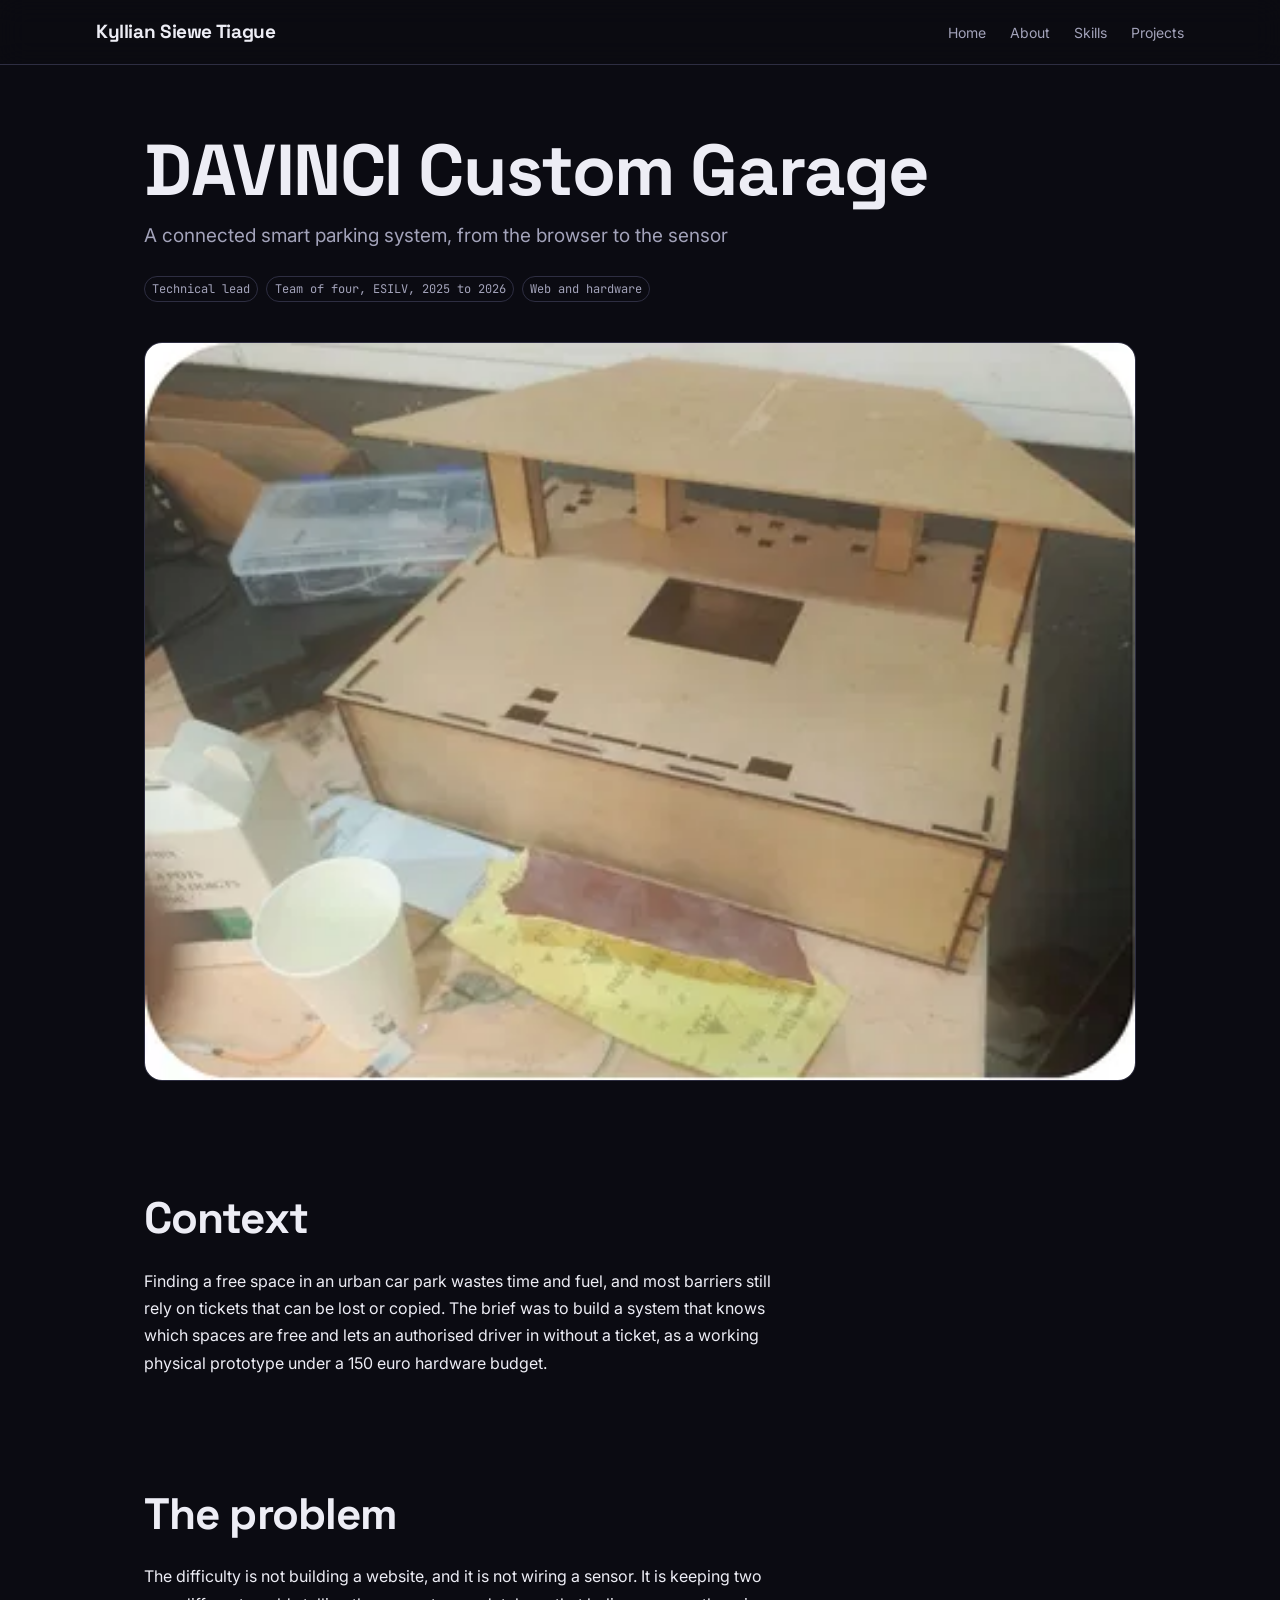
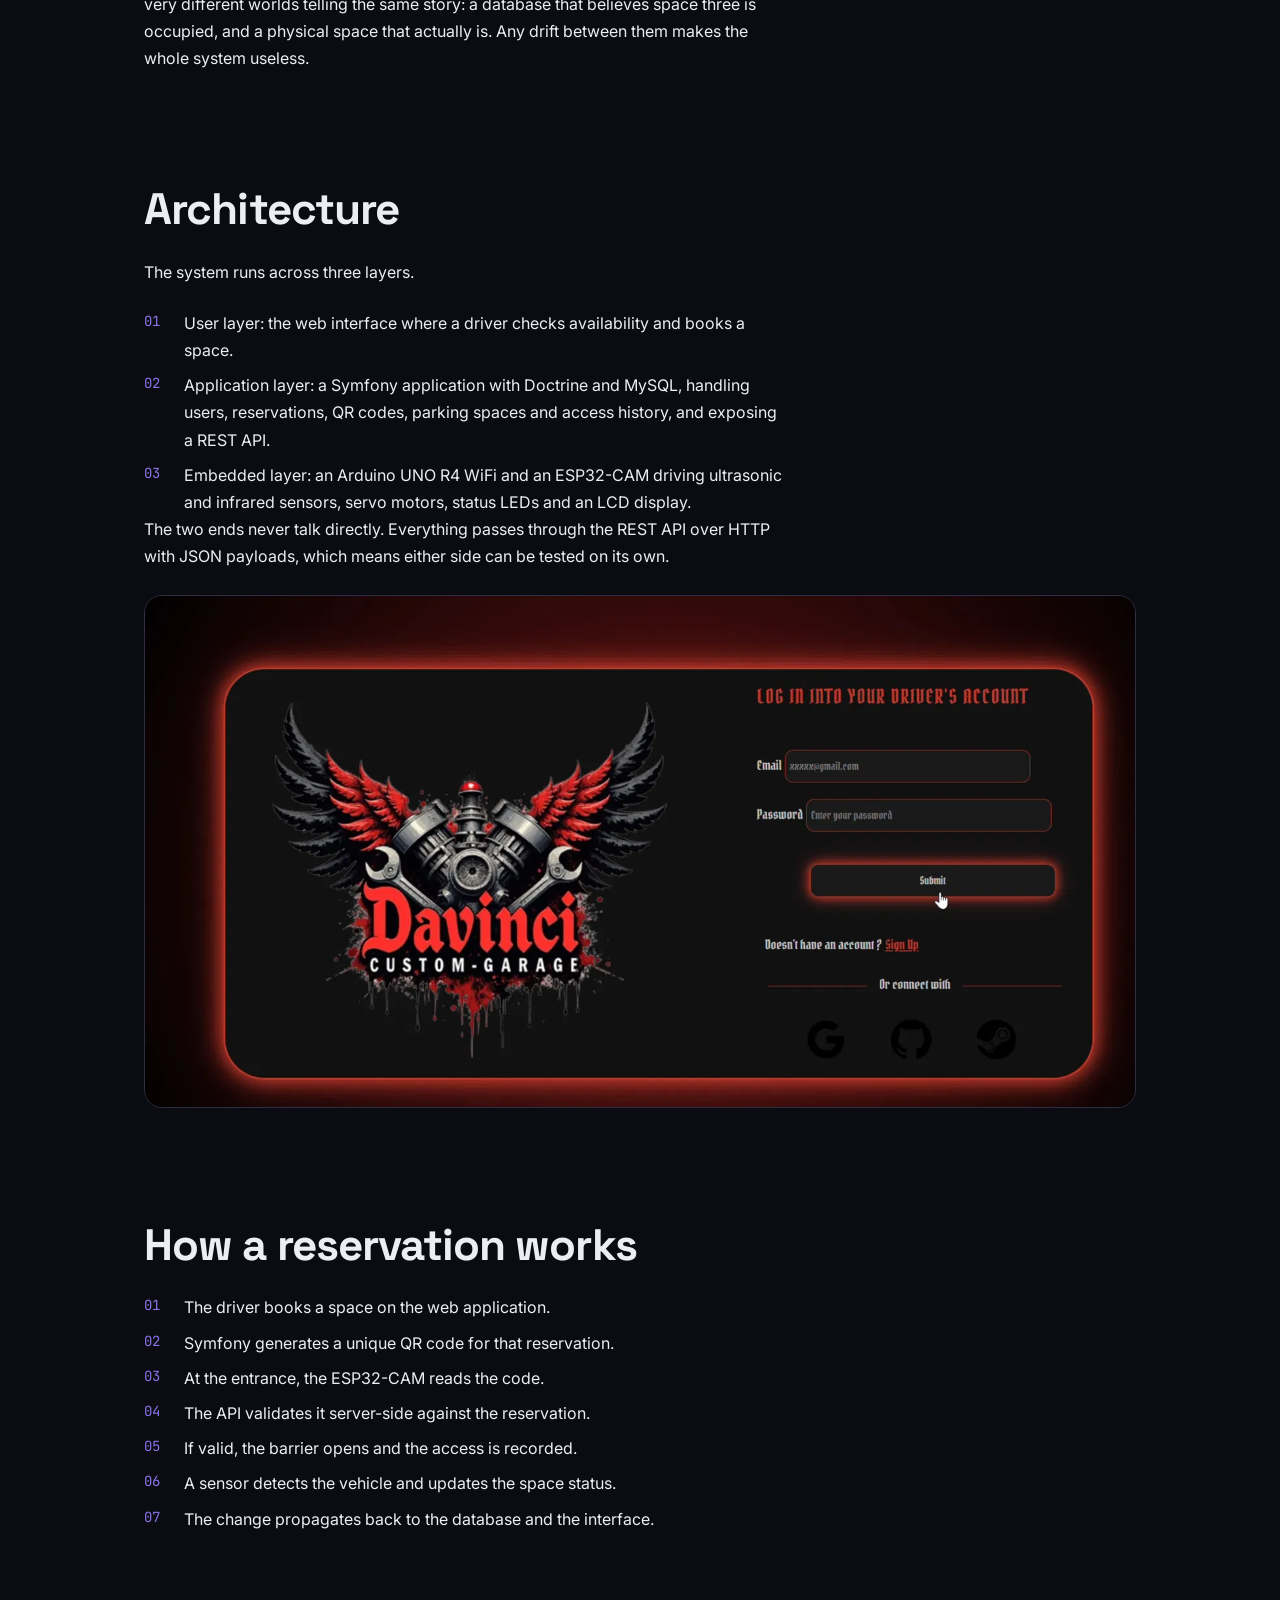
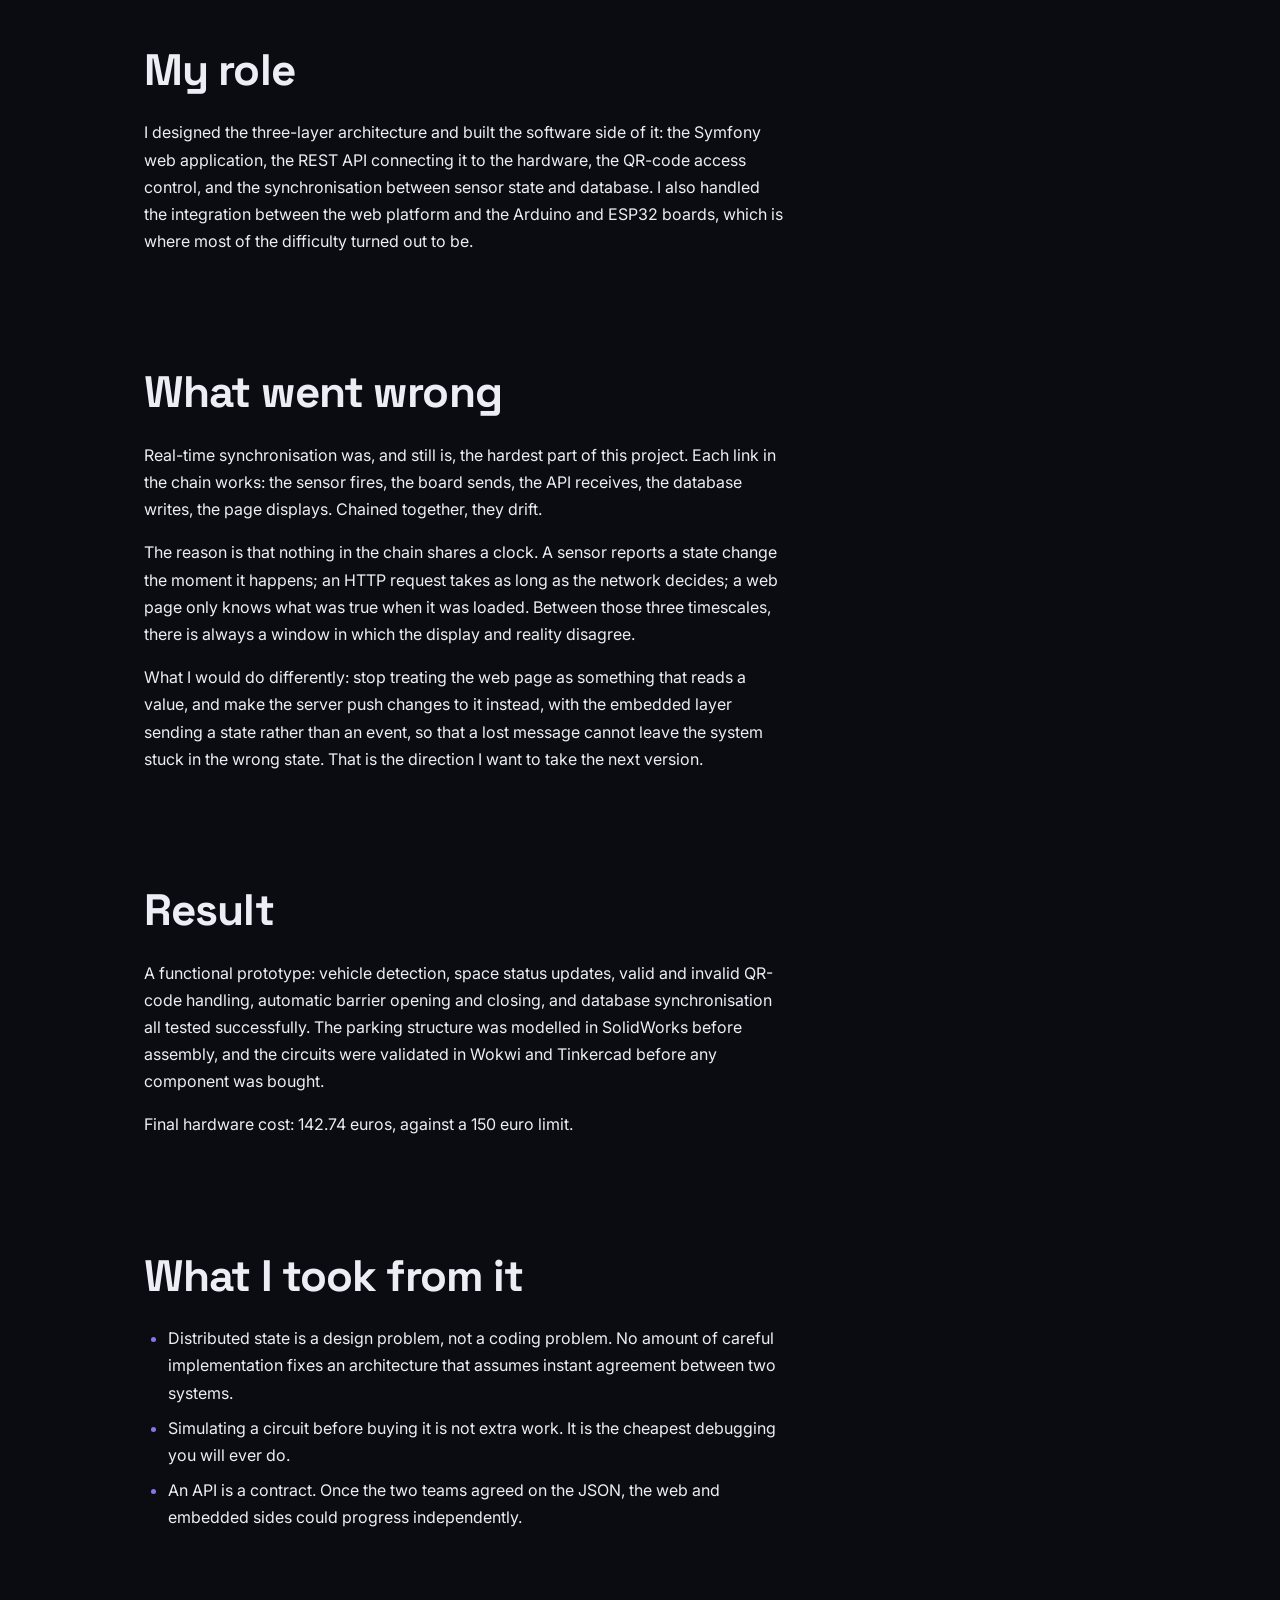
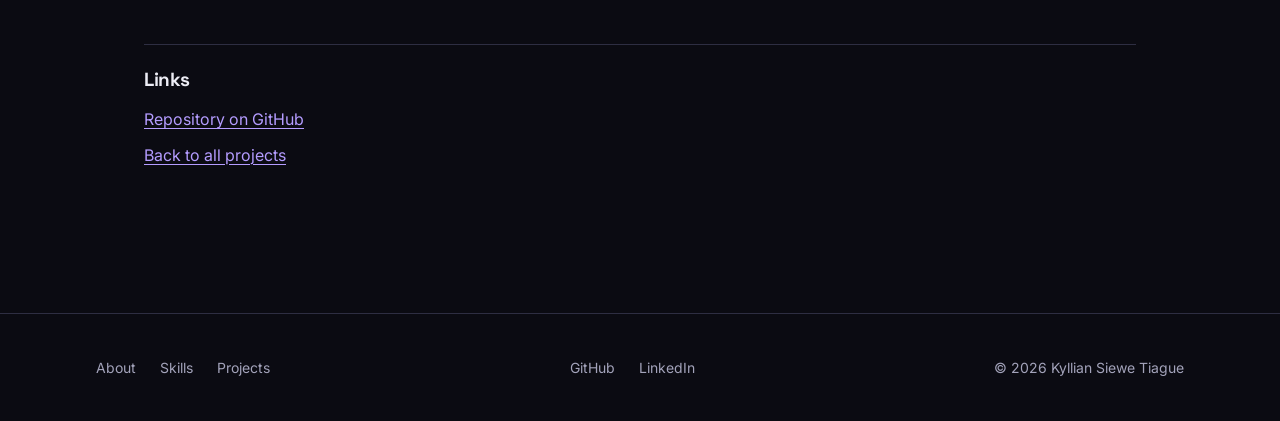
==== projects/davinci-custom-garage.html @ 2faf0e8d "first commit - main features" ====
<!DOCTYPE html>
<html lang="en">

<head>
    <meta charset="utf-8">
    <meta name="viewport" content="width=device-width, initial-scale=1">

    <title>DAVINCI Custom Garage — Kyllian Siewe Tiague</title>
    <meta name="description"
        content="A connected smart parking system combining Symfony, a REST API, Arduino and ESP32.">

    <link rel="canonical" href="https://example.netlify.app/projects/davinci-custom-garage.html">
    <link rel="icon" href="../favicon.ico" sizes="32x32">
    <link rel="icon" href="../favicon.svg" type="image/svg+xml">
    <link rel="apple-touch-icon" href="../apple-touch-icon.png">

    <link rel="preconnect" href="https://fonts.googleapis.com">
    <link rel="preconnect" href="https://fonts.gstatic.com" crossorigin>
    <link
        href="https://fonts.googleapis.com/css2?family=Space+Grotesk:wght@400;500;700&family=Inter:wght@400;500;700&family=JetBrains+Mono:wght@400;500&display=swap"
        rel="stylesheet">

    <link rel="stylesheet" href="../assets/css/tokens.css">
    <link rel="stylesheet" href="../assets/css/base.css">
    <link rel="stylesheet" href="../assets/css/layout.css">
    <link rel="stylesheet" href="../assets/css/components.css">
</head>

<body>

    <a class="skip-link" href="#main-content">Skip to main content</a>

    <header class="site-header">
        <a class="site-header__brand" href="../index.html">Kyllian Siewe Tiague</a>

        <nav class="site-nav" aria-label="Main navigation">
            <ul class="site-nav__list">
                <li><a class="site-nav__link" href="../index.html">Home</a></li>
                <li><a class="site-nav__link" href="../about.html">About</a></li>
                <li><a class="site-nav__link" href="../skills.html">Skills</a></li>
                <li><a class="site-nav__link" href="../projects.html">Projects</a></li>
            </ul>
        </nav>
    </header>

    <main id="main-content">

        <article class="project">

            <header class="project__header">
                <h1 class="project__title">DAVINCI Custom Garage</h1>
                <p class="project__tagline">A connected smart parking system, from the browser to the sensor</p>
                <ul class="project__meta">
                    <li>Technical lead</li>
                    <li>Team of four, ESILV, 2025 to 2026</li>
                    <li>Web and hardware</li>
                </ul>
            </header>

            <img class="project__cover" src="../assets/images/projects/davinci-prototype.jpg"
                alt="Physical scale model of the smart parking prototype, built in laser-cut wood">

            <section aria-labelledby="dav-context">
                <h2 id="dav-context">Context</h2>
                <p>
                    Finding a free space in an urban car park wastes time and fuel,
                    and most barriers still rely on tickets that can be lost or
                    copied. The brief was to build a system that knows which spaces
                    are free and lets an authorised driver in without a ticket, as a
                    working physical prototype under a 150 euro hardware budget.
                </p>
            </section>

            <section aria-labelledby="dav-problem">
                <h2 id="dav-problem">The problem</h2>
                <p>
                    The difficulty is not building a website, and it is not wiring a
                    sensor. It is keeping two very different worlds telling the same
                    story: a database that believes space three is occupied, and a
                    physical space that actually is. Any drift between them makes the
                    whole system useless.
                </p>
            </section>

            <section aria-labelledby="dav-architecture">
                <h2 id="dav-architecture">Architecture</h2>
                <p>The system runs across three layers.</p>
                <ol class="step-list">
                    <li>
                        User layer: the web interface where a driver checks
                        availability and books a space.
                    </li>
                    <li>
                        Application layer: a Symfony application with Doctrine and
                        MySQL, handling users, reservations, QR codes, parking spaces
                        and access history, and exposing a REST API.
                    </li>
                    <li>
                        Embedded layer: an Arduino UNO R4 WiFi and an ESP32-CAM
                        driving ultrasonic and infrared sensors, servo motors, status
                        LEDs and an LCD display.
                    </li>
                </ol>
                <p>
                    The two ends never talk directly. Everything passes through the
                    REST API over HTTP with JSON payloads, which means either side
                    can be tested on its own.
                </p>
                <img class="project__figure" src="../assets/images/projects/davinci-login-page.jpg"
                    alt="The prototype wiring: ultrasonic sensors, jumper wires and the Arduino board on a cardboard base">
            </section>

            <section aria-labelledby="dav-flow">
                <h2 id="dav-flow">How a reservation works</h2>
                <ol class="step-list">
                    <li>The driver books a space on the web application.</li>
                    <li>Symfony generates a unique QR code for that reservation.</li>
                    <li>At the entrance, the ESP32-CAM reads the code.</li>
                    <li>The API validates it server-side against the reservation.</li>
                    <li>If valid, the barrier opens and the access is recorded.</li>
                    <li>A sensor detects the vehicle and updates the space status.</li>
                    <li>The change propagates back to the database and the interface.</li>
                </ol>
            </section>

            <section aria-labelledby="dav-role">
                <h2 id="dav-role">My role</h2>
                <p>
                    I designed the three-layer architecture and built the software
                    side of it: the Symfony web application, the REST API connecting
                    it to the hardware, the QR-code access control, and the
                    synchronisation between sensor state and database. I also handled
                    the integration between the web platform and the Arduino and
                    ESP32 boards, which is where most of the difficulty turned out to
                    be.
                </p>
            </section>

            <section aria-labelledby="dav-challenge">
                <h2 id="dav-challenge">What went wrong</h2>
                <p>
                    Real-time synchronisation was, and still is, the hardest part of
                    this project. Each link in the chain works: the sensor fires, the
                    board sends, the API receives, the database writes, the page
                    displays. Chained together, they drift.
                </p>
                <p>
                    The reason is that nothing in the chain shares a clock. A sensor
                    reports a state change the moment it happens; an HTTP request
                    takes as long as the network decides; a web page only knows what
                    was true when it was loaded. Between those three timescales,
                    there is always a window in which the display and reality
                    disagree.
                </p>
                <p>
                    What I would do differently: stop treating the web page as
                    something that reads a value, and make the server push changes to
                    it instead, with the embedded layer sending a state rather than
                    an event, so that a lost message cannot leave the system stuck in
                    the wrong state. That is the direction I want to take the next
                    version.
                </p>
            </section>

            <section aria-labelledby="dav-result">
                <h2 id="dav-result">Result</h2>
                <p>
                    A functional prototype: vehicle detection, space status updates,
                    valid and invalid QR-code handling, automatic barrier opening and
                    closing, and database synchronisation all tested successfully.
                    The parking structure was modelled in SolidWorks before assembly,
                    and the circuits were validated in Wokwi and Tinkercad before any
                    component was bought.
                </p>
                <p>Final hardware cost: 142.74 euros, against a 150 euro limit.</p>
            </section>

            <section aria-labelledby="dav-learned">
                <h2 id="dav-learned">What I took from it</h2>
                <ul>
                    <li>
                        Distributed state is a design problem, not a coding problem.
                        No amount of careful implementation fixes an architecture
                        that assumes instant agreement between two systems.
                    </li>
                    <li>
                        Simulating a circuit before buying it is not extra work. It
                        is the cheapest debugging you will ever do.
                    </li>
                    <li>
                        An API is a contract. Once the two teams agreed on the JSON,
                        the web and embedded sides could progress independently.
                    </li>
                </ul>
            </section>

            <footer class="project__footer">
                <h2>Links</h2>
                <ul class="project__links">
                    <li><a href="https://github.com/mIsHkA-exe" rel="noopener">Repository on GitHub</a></li>
                    <li><a href="../projects.html">Back to all projects</a></li>
                </ul>
            </footer>

        </article>

    </main>

    <footer class="site-footer">
        <nav aria-label="Footer navigation">
            <ul class="site-footer__links">
                <li><a href="../about.html">About</a></li>
                <li><a href="../skills.html">Skills</a></li>
                <li><a href="../projects.html">Projects</a></li>
            </ul>
        </nav>

        <ul class="site-footer__social">
            <li><a href="https://github.com/mIsHkA-exe" rel="noopener">GitHub</a></li>
            <li><a href="https://www.linkedin.com/in/kyllian-siewe-tiague" rel="noopener">LinkedIn</a></li>
        </ul>

        <p><small>&copy; 2026 Kyllian Siewe Tiague</small></p>
    </footer>

</body>

</html>
---- assets/css/tokens.css ----
/* ==========================================================================
   TOKENS
   Le vocabulaire du site. Aucune règle de mise en forme ici, uniquement
   des valeurs nommées. Tout le reste du CSS y fait référence.
   ========================================================================== */

:root {

    /* ----------------------------------------------------------------------
       COULEURS
       Contrastes vérifiés : tous les couples texte / fond dépassent 7:1.
       ---------------------------------------------------------------------- */

    --color-bg:             #0B0B12;
    --color-surface:        #14141F;
    --color-surface-raised: #1D1D2B;
    --color-border:         #2E2E42;
    --color-border-strong:  #45455E;

    --color-text:           #EDEDF5;
    --color-text-muted:     #A3A3BA;

    --color-accent:         #B49CFF;
    --color-accent-dim:     #8B72E8;
    --color-highlight:      #F0B274;

    /* Halo du hero : violet très dilué, invisible en aplat, perceptible en dégradé */
    --color-glow:           rgba(139, 114, 232, 0.18);


    /* ----------------------------------------------------------------------
       TYPOGRAPHIE
       ---------------------------------------------------------------------- */

    --font-display: "Space Grotesk", system-ui, sans-serif;
    --font-body:    "Inter", system-ui, -apple-system, sans-serif;
    --font-mono:    "JetBrains Mono", ui-monospace, "Courier New", monospace;

    /* Échelle fluide. Chaque taille s'adapte entre un plancher et un plafond. */
    --text-xs:   0.75rem;
    --text-sm:   0.875rem;
    --text-base: 1rem;
    --text-lg:   clamp(1.0625rem, 1rem + 0.3vw,  1.1875rem);
    --text-xl:   clamp(1.25rem,   1.15rem + 0.5vw, 1.5rem);
    --text-2xl:  clamp(1.5rem,    1.3rem + 1vw,    2rem);
    --text-3xl:  clamp(1.875rem,  1.5rem + 1.8vw,  2.75rem);
    --text-4xl:  clamp(2.5rem,    1.8rem + 3.5vw,  4.5rem);

    --leading-tight:   1.15;
    --leading-snug:    1.35;
    --leading-normal:  1.7;

    --tracking-tight:  -0.02em;
    --tracking-wide:    0.08em;

    --weight-normal:   400;
    --weight-medium:   500;
    --weight-bold:     700;


    /* ----------------------------------------------------------------------
       ESPACEMENTS
       Échelle non linéaire : les petits écarts se distinguent mieux que
       les grands, donc les incréments s'élargissent en montant.
       ---------------------------------------------------------------------- */

    --space-3xs: 0.25rem;
    --space-2xs: 0.5rem;
    --space-xs:  0.75rem;
    --space-sm:  1rem;
    --space-md:  1.5rem;
    --space-lg:  2.5rem;
    --space-xl:  4rem;
    --space-2xl: 6rem;
    --space-3xl: 9rem;

    /* Rythme vertical entre deux sections, adapté à la largeur d'écran */
    --section-gap: clamp(4rem, 3rem + 5vw, 8rem);


    /* ----------------------------------------------------------------------
       MISE EN PAGE
       ---------------------------------------------------------------------- */

    --width-content: 68rem;  /* largeur maximale des sections */
    --width-prose:   40rem;  /* largeur de lecture confortable, ~75 caractères */
    --gutter:        clamp(1.25rem, 4vw, 3rem);


    /* ----------------------------------------------------------------------
       BORDURES ET RAYONS
       ---------------------------------------------------------------------- */

    --radius-sm:   4px;
    --radius-md:   10px;
    --radius-lg:   18px;
    --radius-full: 999px;

    --border-thin: 1px solid var(--color-border);


    /* ----------------------------------------------------------------------
       TRANSITIONS
       ---------------------------------------------------------------------- */

    --ease:        cubic-bezier(0.25, 0.46, 0.45, 0.94);
    --duration:    220ms;
    --transition:  var(--duration) var(--ease);
}
---- assets/css/base.css ----
/* ==========================================================================
   BASE
   Reset et styles par défaut des éléments natifs.
   Aucune classe ici : uniquement des sélecteurs de type.
   ========================================================================== */

/* --------------------------------------------------------------------------
   1. RESET
   -------------------------------------------------------------------------- */

*,
*::before,
*::after {
    box-sizing: border-box;
}

/* Les navigateurs appliquent des marges par défaut incohérentes entre eux.
   On repart de zéro et on décide nous-mêmes du rythme vertical. */
body,
h1, h2, h3, h4,
p,
figure,
blockquote,
ul, ol,
dl, dd {
    margin: 0;
}

ul[class],
ol[class] {
    padding: 0;
    list-style: none;
}


/* --------------------------------------------------------------------------
   2. DOCUMENT
   -------------------------------------------------------------------------- */

html {
    /* Décale l'ancre sous le header fixe au lieu de la coller au bord */
    scroll-padding-top: var(--space-2xl);
    -webkit-text-size-adjust: 100%;
}

/* Le défilement doux est une préférence, pas une obligation : on ne
   l'applique qu'aux personnes qui ne demandent pas de mouvement réduit. */
@media (prefers-reduced-motion: no-preference) {
    html {
        scroll-behavior: smooth;
    }
}

body {
    min-height: 100vh;
    background-color: var(--color-bg);
    color: var(--color-text);

    font-family: var(--font-body);
    font-size: var(--text-base);
    line-height: var(--leading-normal);
    font-weight: var(--weight-normal);

    -webkit-font-smoothing: antialiased;
    text-rendering: optimizeLegibility;
}


/* --------------------------------------------------------------------------
   3. ÉLÉMENTS MASQUÉS
   Le style navigateur par défaut est [hidden] { display: none }, mais sa
   spécificité est plus faible que celle d'une classe. Une carte en
   display: flex resterait donc visible malgré son attribut hidden.
   -------------------------------------------------------------------------- */

[hidden] {
    display: none !important;
}


/* --------------------------------------------------------------------------
   4. TITRES
   -------------------------------------------------------------------------- */

h1, h2, h3, h4 {
    font-family: var(--font-display);
    font-weight: var(--weight-bold);
    line-height: var(--leading-tight);
    letter-spacing: var(--tracking-tight);

    /* Empêche un mot isolé de tomber seul sur la dernière ligne */
    text-wrap: balance;
}

h1 { font-size: var(--text-4xl); }
h2 { font-size: var(--text-3xl); }
h3 { font-size: var(--text-xl);  }
h4 { font-size: var(--text-lg);  }


/* --------------------------------------------------------------------------
   4. TEXTE
   -------------------------------------------------------------------------- */

p {
    /* Évite les lignes orphelines en fin de paragraphe */
    text-wrap: pretty;
}

/* Limite la largeur de lecture uniquement pour les paragraphes directement
   dans une section : au-delà de ~75 caractères, l'œil perd sa ligne. */
main section > p {
    max-width: var(--width-prose);
}

strong {
    font-weight: var(--weight-medium);
    color: var(--color-text);
}

small {
    font-size: var(--text-sm);
    color: var(--color-text-muted);
}

code,
kbd,
samp,
pre {
    font-family: var(--font-mono);
    font-size: 0.9em;
}


/* --------------------------------------------------------------------------
   5. LIENS
   -------------------------------------------------------------------------- */

a {
    color: var(--color-accent);
    text-decoration-thickness: 1px;
    text-underline-offset: 0.2em;
    transition: color var(--transition);
}

a:hover {
    color: var(--color-highlight);
}


/* --------------------------------------------------------------------------
   6. FOCUS
   Jamais supprimé. C'est le seul repère d'un utilisateur au clavier.
   :focus-visible ne l'affiche qu'au clavier, pas au clic souris.
   -------------------------------------------------------------------------- */

:focus-visible {
    outline: 2px solid var(--color-highlight);
    outline-offset: 3px;
    border-radius: var(--radius-sm);
}

:focus:not(:focus-visible) {
    outline: none;
}


/* --------------------------------------------------------------------------
   7. MÉDIAS
   -------------------------------------------------------------------------- */

img,
picture,
video,
svg {
    display: block;      /* supprime l'espace fantôme sous les images inline */
    max-width: 100%;
    height: auto;
}


/* --------------------------------------------------------------------------
   9. LISTES SANS CLASSE
   -------------------------------------------------------------------------- */

main ul:not([class]),
main ol:not([class]) {
    max-width: var(--width-prose);
    padding-left: var(--space-md);
}

main li + li {
    margin-top: var(--space-2xs);
}

main li::marker {
    color: var(--color-accent-dim);
}


/* --------------------------------------------------------------------------
   10. FORMULAIRES
   Les champs n'héritent pas de la police du document par défaut.
   -------------------------------------------------------------------------- */

input,
textarea,
select,
button {
    font: inherit;
    color: inherit;
}

button {
    cursor: pointer;
}


/* --------------------------------------------------------------------------
   11. SÉLECTION
   -------------------------------------------------------------------------- */

::selection {
    background-color: var(--color-accent-dim);
    color: var(--color-text);
}


/* --------------------------------------------------------------------------
   12. MOUVEMENT RÉDUIT
   Respecte le réglage système. Les animations ne sont pas supprimées mais
   ramenées à une durée imperceptible, ce qui évite de casser les scripts
   qui attendent la fin d'une transition.
   -------------------------------------------------------------------------- */

@media (prefers-reduced-motion: reduce) {
    *,
    *::before,
    *::after {
        animation-duration: 0.01ms !important;
        animation-iteration-count: 1 !important;
        transition-duration: 0.01ms !important;
        scroll-behavior: auto !important;
    }
}
---- assets/css/layout.css ----
/* ==========================================================================
   LAYOUT
   Où les blocs se placent : position, dimensions, flux.
   Aucune couleur, aucune bordure décorative.
   ========================================================================== */

/* --------------------------------------------------------------------------
   1. HEADER

   Le padding calculé remplace un conteneur intermédiaire :
   max(gouttière, moitié de l'espace restant) donne la gouttière minimale
   sur petit écran, et centre le contenu au-delà de la largeur maximale.
   -------------------------------------------------------------------------- */

.site-header {
    position: sticky;
    top: 0;
    z-index: 100;

    display: flex;
    flex-wrap: wrap;
    align-items: center;
    justify-content: space-between;
    gap: var(--space-sm) var(--space-lg);

    padding-block: var(--space-sm);
    padding-inline: max(
        var(--gutter),
        (100% - var(--width-content)) / 2
    );
}

.site-nav__list {
    display: flex;
    flex-wrap: wrap;
    align-items: center;
    gap: var(--space-xs) var(--space-md);
}


/* --------------------------------------------------------------------------
   2. CONTENEUR PRINCIPAL
   -------------------------------------------------------------------------- */

main {
    max-width: var(--width-content);
    margin-inline: auto;
    padding-inline: var(--gutter);
    padding-block: var(--space-xl) var(--space-3xl);
}

/* Rythme vertical entre les blocs de premier niveau */
main > section + section,
.project > section {
    margin-top: var(--section-gap);
}

main > section > h1,
main > section > h2,
.project > section > h2 {
    margin-bottom: var(--space-md);
}

main p + p {
    margin-top: var(--space-sm);
}


/* --------------------------------------------------------------------------
   3. HERO
   -------------------------------------------------------------------------- */

.hero {
    display: flex;
    flex-direction: column;
    justify-content: center;
    min-height: 62vh;
    padding-block: var(--space-lg);
}

.hero__title {
    margin-bottom: var(--space-2xs);
}

.hero__lead {
    max-width: var(--width-prose);
    margin-top: var(--space-md);
}

.hero__actions {
    display: flex;
    flex-wrap: wrap;
    gap: var(--space-sm);
    margin-top: var(--space-lg);
}


/* --------------------------------------------------------------------------
   4. GRILLES

   repeat(auto-fit, minmax(N, 1fr)) : le navigateur place autant de colonnes
   que la largeur le permet, sans media query. Le titre traverse la grille.
   -------------------------------------------------------------------------- */

.feature-grid,
.card-grid {
    display: grid;
    gap: var(--space-md);
    align-items: start;
}

.feature-grid {
    grid-template-columns: repeat(auto-fit, minmax(15rem, 1fr));
}

.card-grid {
    grid-template-columns: repeat(auto-fit, minmax(19rem, 1fr));
}

.feature-grid > h2,
.card-grid > h2,
.feature-grid > .section-more,
.card-grid > .section-more {
    grid-column: 1 / -1;
    margin: 0;
}

.feature-grid > .section-more,
.card-grid > .section-more {
    margin-top: var(--space-2xs);
}


/* --------------------------------------------------------------------------
   5. CARTES
   Hauteur pleine dans la cellule, badges poussés en bas par margin-top: auto.
   -------------------------------------------------------------------------- */

.card {
    display: flex;
    flex-direction: column;
    height: 100%;
}

.card__title {
    margin-top: var(--space-sm);
}

.card__role {
    margin-top: var(--space-3xs);
}

.card > p:not(.card__role) {
    margin-top: var(--space-2xs);
}

.card .tag-list {
    margin-top: auto;
    padding-top: var(--space-md);
}


/* --------------------------------------------------------------------------
   6. LISTES DE BADGES
   -------------------------------------------------------------------------- */

.tag-list,
.project__meta {
    display: flex;
    flex-wrap: wrap;
    gap: var(--space-3xs) var(--space-2xs);
}

.tag-list li,
.project__meta li {
    margin: 0;
}


/* --------------------------------------------------------------------------
   7. BLOCS DE CONTENU
   -------------------------------------------------------------------------- */

.feature__title,
.entry__title,
.skill-group__title,
.subsection__title {
    margin-bottom: var(--space-2xs);
}

.entry + .entry,
.skill-group + .skill-group,
.subsection + .subsection {
    margin-top: var(--space-md);
}

.step-list {
    max-width: var(--width-prose);
    margin-top: var(--space-md);
    padding-left: var(--space-md);
}

.step-list li + li {
    margin-top: var(--space-2xs);
}


/* --------------------------------------------------------------------------
   8. FILTRES
   -------------------------------------------------------------------------- */

.filter-bar__list {
    display: flex;
    flex-wrap: wrap;
    gap: var(--space-2xs);
}

.filter-bar__list li {
    margin: 0;
}


/* --------------------------------------------------------------------------
   9. PAGES PROJET
   -------------------------------------------------------------------------- */

.project__header {
    margin-bottom: var(--space-lg);
}

.project__tagline {
    max-width: var(--width-prose);
    margin-top: var(--space-2xs);
}

.project__meta {
    margin-top: var(--space-md);
}

.project__cover,
.project__figure {
    width: 100%;
    margin-block: var(--space-md);
}

.project__footer {
    margin-top: var(--section-gap);
    padding-top: var(--space-md);
}

.project__footer h2 {
    margin-bottom: var(--space-sm);
}

.project__links li + li {
    margin-top: var(--space-2xs);
}


/* --------------------------------------------------------------------------
   10. FOOTER
   -------------------------------------------------------------------------- */

.site-footer {
    display: flex;
    flex-direction: column;
    gap: var(--space-md);

    padding-block: var(--space-lg);
    padding-inline: max(
        var(--gutter),
        (100% - var(--width-content)) / 2
    );
}

.site-footer__links,
.site-footer__social {
    display: flex;
    flex-wrap: wrap;
    gap: var(--space-xs) var(--space-md);
}

.site-footer__links li,
.site-footer__social li {
    margin: 0;
}

.site-footer p {
    margin: 0;
}


/* --------------------------------------------------------------------------
   11. ADAPTATIONS PAR LARGEUR
   Mobile-first : ces règles ajoutent, elles n'annulent rien.
   -------------------------------------------------------------------------- */

@media (min-width: 48rem) {

    .hero {
        min-height: 72vh;
    }

    .site-footer {
        flex-direction: row;
        flex-wrap: wrap;
        align-items: center;
        justify-content: space-between;
    }
}

@media (max-width: 26rem) {

    .site-header {
        justify-content: flex-start;
    }

    .site-nav__list {
        gap: var(--space-2xs) var(--space-sm);
    }
}
---- assets/css/components.css ----
/* ==========================================================================
   COMPONENTS
   L'apparence des éléments réutilisables : couleurs, bordures, états.
   Le placement est déjà traité dans layout.css.
   ========================================================================== */

/* --------------------------------------------------------------------------
   1. UTILITAIRES
   -------------------------------------------------------------------------- */

/* Masque visuellement sans retirer du flux d'accessibilité.
   Un lecteur d'écran lit toujours l'élément, le clip le rend invisible.
   display: none le supprimerait aussi pour les technologies d'assistance. */
.visually-hidden {
    position: absolute;
    width: 1px;
    height: 1px;
    margin: -1px;
    padding: 0;
    overflow: hidden;
    clip-path: inset(50%);
    white-space: nowrap;
    border: 0;
}

/* Lien d'évitement : déplacé hors écran, ramené au focus.
   Jamais display: none, qui le sortirait de l'ordre de tabulation. */
.skip-link {
    position: absolute;
    top: var(--space-sm);
    left: var(--space-sm);
    z-index: 999;

    padding: var(--space-2xs) var(--space-sm);
    background-color: var(--color-highlight);
    color: var(--color-bg);
    border-radius: var(--radius-sm);

    font-family: var(--font-display);
    font-weight: var(--weight-medium);
    text-decoration: none;

    transform: translateY(-200%);
    transition: transform var(--transition);
}

.skip-link:focus {
    transform: translateY(0);
    color: var(--color-bg);
}


/* --------------------------------------------------------------------------
   2. HEADER

   backdrop-filter floute ce qui passe dessous. Le fond semi-transparent
   reste indispensable : sans lui, les navigateurs sans backdrop-filter
   afficheraient un header transparent et illisible.
   -------------------------------------------------------------------------- */

.site-header {
    background-color: rgba(11, 11, 18, 0.82);
    border-bottom: var(--border-thin);
    backdrop-filter: blur(14px);
    -webkit-backdrop-filter: blur(14px);
}

.site-header__brand {
    font-family: var(--font-display);
    font-size: var(--text-lg);
    font-weight: var(--weight-bold);
    letter-spacing: var(--tracking-tight);
    color: var(--color-text);
    text-decoration: none;
    white-space: nowrap;
}

.site-header__brand:hover {
    color: var(--color-accent);
}

.site-nav__link {
    font-size: var(--text-sm);
    color: var(--color-text-muted);
    text-decoration: none;
    white-space: nowrap;
}

.site-nav__link:hover {
    color: var(--color-text);
}

/* La page courante est signalée par l'attribut, pas par une classe :
   le style et l'information d'accessibilité restent cohérents. */
.site-nav__link[aria-current="page"] {
    color: var(--color-accent);
    font-weight: var(--weight-medium);
}


/* --------------------------------------------------------------------------
   3. HERO
   -------------------------------------------------------------------------- */

.hero {
    position: relative;
    isolation: isolate;
}

/* Halo violet très dilué. pointer-events: none pour qu'il n'intercepte
   aucun clic, z-index négatif pour rester derrière le texte. */
.hero::before {
    content: "";
    position: absolute;
    top: -20%;
    left: -10%;
    z-index: -1;

    width: min(46rem, 90vw);
    aspect-ratio: 1;

    background: radial-gradient(
        circle at center,
        var(--color-glow) 0%,
        transparent 68%
    );

    pointer-events: none;
}

.hero__subtitle {
    font-family: var(--font-mono);
    font-size: var(--text-sm);
    letter-spacing: var(--tracking-wide);
    text-transform: uppercase;
    color: var(--color-highlight);
}

.hero__lead {
    font-size: var(--text-lg);
    color: var(--color-text-muted);
}


/* --------------------------------------------------------------------------
   4. BOUTONS

   Ce sont des liens <a> stylés en boutons. Un lien navigue, un bouton agit :
   le rôle sémantique ne change pas avec l'apparence.
   -------------------------------------------------------------------------- */

.btn {
    display: inline-block;
    padding: var(--space-xs) var(--space-md);
    border-radius: var(--radius-full);
    border: 1px solid transparent;

    font-family: var(--font-display);
    font-size: var(--text-sm);
    font-weight: var(--weight-medium);
    text-decoration: none;
    white-space: nowrap;

    transition: background-color var(--transition),
                border-color var(--transition),
                color var(--transition);
}

/* Action principale : celle que le visiteur devrait cliquer */
.btn--primary {
    background-color: var(--color-highlight);
    color: var(--color-bg);
}

.btn--primary:hover {
    background-color: var(--color-text);
    color: var(--color-bg);
}

/* Action secondaire : disponible, mais visuellement en retrait */
.btn--secondary {
    background-color: transparent;
    border-color: var(--color-border-strong);
    color: var(--color-text);
}

.btn--secondary:hover {
    border-color: var(--color-accent);
    color: var(--color-accent);
}


/* --------------------------------------------------------------------------
   5. BANDEAU DE STATUT
   -------------------------------------------------------------------------- */

.status-bar {
    padding: var(--space-md);
    background-color: var(--color-surface);
    border-left: 3px solid var(--color-highlight);
    border-radius: 0 var(--radius-md) var(--radius-md) 0;
}

.status-bar p {
    max-width: var(--width-prose);
    margin: 0;
    color: var(--color-text);
}


/* --------------------------------------------------------------------------
   6. BLOCS « FEATURE »
   -------------------------------------------------------------------------- */

.feature {
    padding-top: var(--space-sm);
    border-top: 2px solid var(--color-border-strong);
}

.feature__title {
    font-size: var(--text-lg);
}

.feature p,
.feature li {
    color: var(--color-text-muted);
    font-size: var(--text-sm);
}


/* --------------------------------------------------------------------------
   7. CARTES

   Sur fond sombre, une ombre portée ne se voit pas. La profondeur se crée
   par une surface plus claire que le fond et une bordure fine.
   -------------------------------------------------------------------------- */

.card {
    position: relative;
    padding: var(--space-sm);
    background-color: var(--color-surface);
    border: var(--border-thin);
    border-radius: var(--radius-lg);
    overflow: hidden;

    transition: background-color var(--transition),
                border-color var(--transition);
}

.card:hover {
    background-color: var(--color-surface-raised);
    border-color: var(--color-border-strong);
}

/* Toute la carte devient cliquable : le pseudo-élément étend la zone
   du lien existant. On n'imbrique pas un <a> autour du bloc entier, ce
   qui produirait un lien contenant image, titre et liste, illisible
   pour un lecteur d'écran. */
.card__title a::after {
    content: "";
    position: absolute;
    inset: 0;
}

.card__title {
    font-size: var(--text-lg);
}

.card__title a {
    color: var(--color-text);
    text-decoration: none;
}

.card:hover .card__title a {
    color: var(--color-accent);
}

/* Le contour de focus doit entourer la carte, pas le titre seul */
.card:focus-within {
    border-color: var(--color-accent);
}

.card__media {
    aspect-ratio: 16 / 10;
    object-fit: cover;
    border-radius: var(--radius-md);
    background-color: var(--color-surface-raised);
}

.card__role {
    font-family: var(--font-mono);
    font-size: var(--text-xs);
    letter-spacing: var(--tracking-wide);
    text-transform: uppercase;
    color: var(--color-highlight);
}

.card p:not(.card__role) {
    font-size: var(--text-sm);
    color: var(--color-text-muted);
}


/* --------------------------------------------------------------------------
   8. BADGES
   -------------------------------------------------------------------------- */

.tag-list li,
.project__meta li {
    padding: 0.15em 0.6em;
    background-color: var(--color-surface-raised);
    border: var(--border-thin);
    border-radius: var(--radius-full);

    font-family: var(--font-mono);
    font-size: var(--text-xs);
    color: var(--color-text-muted);
}

.project__meta li {
    background-color: transparent;
}


/* --------------------------------------------------------------------------
   9. FILTRES

   Le JavaScript bascule aria-pressed, le CSS décide de l'apparence.
   Le script n'aura jamais à toucher aux styles.
   -------------------------------------------------------------------------- */

.filter-btn {
    padding: var(--space-3xs) var(--space-sm);
    background-color: transparent;
    border: 1px solid var(--color-border);
    border-radius: var(--radius-full);

    font-family: var(--font-display);
    font-size: var(--text-sm);
    color: var(--color-text-muted);

    transition: background-color var(--transition),
                border-color var(--transition),
                color var(--transition);
}

.filter-btn:hover {
    border-color: var(--color-border-strong);
    color: var(--color-text);
}

.filter-btn[aria-pressed="true"] {
    background-color: var(--color-accent);
    border-color: var(--color-accent);
    color: var(--color-bg);
    font-weight: var(--weight-medium);
}


/* --------------------------------------------------------------------------
   10. PAGES PROJET
   -------------------------------------------------------------------------- */

.project__tagline {
    font-size: var(--text-lg);
    color: var(--color-text-muted);
}

.project__cover,
.project__figure {
    border: var(--border-thin);
    border-radius: var(--radius-lg);
    background-color: var(--color-surface);
}

.subsection {
    padding-left: var(--space-sm);
    border-left: 2px solid var(--color-border);
}

.subsection__title {
    font-size: var(--text-lg);
    color: var(--color-accent);
}

.project__footer {
    border-top: var(--border-thin);
}

.project__footer h2 {
    font-size: var(--text-lg);
}


/* --------------------------------------------------------------------------
   11. LISTES ORDONNÉES
   Compteur personnalisé, en monospace violet.
   -------------------------------------------------------------------------- */

.step-list {
    counter-reset: step;
    list-style: none;
    padding-left: 0;
}

.step-list li {
    position: relative;
    counter-increment: step;
    padding-left: var(--space-lg);
}

.step-list li::before {
    content: counter(step, decimal-leading-zero);
    position: absolute;
    left: 0;

    font-family: var(--font-mono);
    font-size: var(--text-sm);
    color: var(--color-accent-dim);
}


/* --------------------------------------------------------------------------
   12. LIENS DE SECTION
   -------------------------------------------------------------------------- */

.section-more a {
    font-family: var(--font-display);
    font-size: var(--text-sm);
    font-weight: var(--weight-medium);
    text-decoration: none;
    border-bottom: 1px solid var(--color-accent-dim);
    padding-bottom: 2px;
}

.section-more a:hover {
    border-bottom-color: var(--color-highlight);
}


/* --------------------------------------------------------------------------
   13. INTRODUCTION DE PAGE
   -------------------------------------------------------------------------- */

.page-intro p {
    font-size: var(--text-lg);
    color: var(--color-text-muted);
}

.entry__meta {
    font-family: var(--font-mono);
    font-size: var(--text-sm);
    color: var(--color-highlight);
}


/* --------------------------------------------------------------------------
   14. FOOTER
   -------------------------------------------------------------------------- */

.site-footer {
    border-top: var(--border-thin);
    color: var(--color-text-muted);
}

.site-footer a {
    font-size: var(--text-sm);
    color: var(--color-text-muted);
    text-decoration: none;
}

.site-footer a:hover {
    color: var(--color-accent);
}


/* --------------------------------------------------------------------------
   15. APPARITION AU DÉFILEMENT

   La classe .js-reveal est posée par JavaScript, jamais présente dans le
   HTML. Sans script, aucun élément n'est masqué : le contenu reste visible.
   -------------------------------------------------------------------------- */

.js-reveal {
    opacity: 0;
    transform: translateY(1.25rem);
    transition: opacity 600ms var(--ease),
                transform 600ms var(--ease);
}

.js-reveal.is-visible {
    opacity: 1;
    transform: none;
}


/* --------------------------------------------------------------------------
   16. EASTER EGG

   Superposition créée par JavaScript. Elle n'existe jamais dans le HTML,
   donc aucune règle ici ne s'applique tant que la séquence n'a pas été
   tapée. Le fondu est neutralisé automatiquement par la règle de
   mouvement réduit déclarée dans base.css.
   -------------------------------------------------------------------------- */

.easter-egg {
    position: fixed;
    inset: 0;
    z-index: 500;

    display: flex;
    align-items: center;
    justify-content: center;
    padding: var(--gutter);

    background-color: rgba(11, 11, 18, 0.78);
    backdrop-filter: blur(10px);
    -webkit-backdrop-filter: blur(10px);

    cursor: pointer;

    opacity: 0;
    transition: opacity 300ms var(--ease);
}

.easter-egg.is-visible {
    opacity: 1;
}

.easter-egg__image {
    max-width: min(46rem, 100%);
    max-height: 80vh;
    width: auto;

    border: var(--border-thin);
    border-radius: var(--radius-lg);

    transform: scale(0.96);
    transition: transform 300ms var(--ease);
}

.easter-egg.is-visible .easter-egg__image {
    transform: scale(1);
}
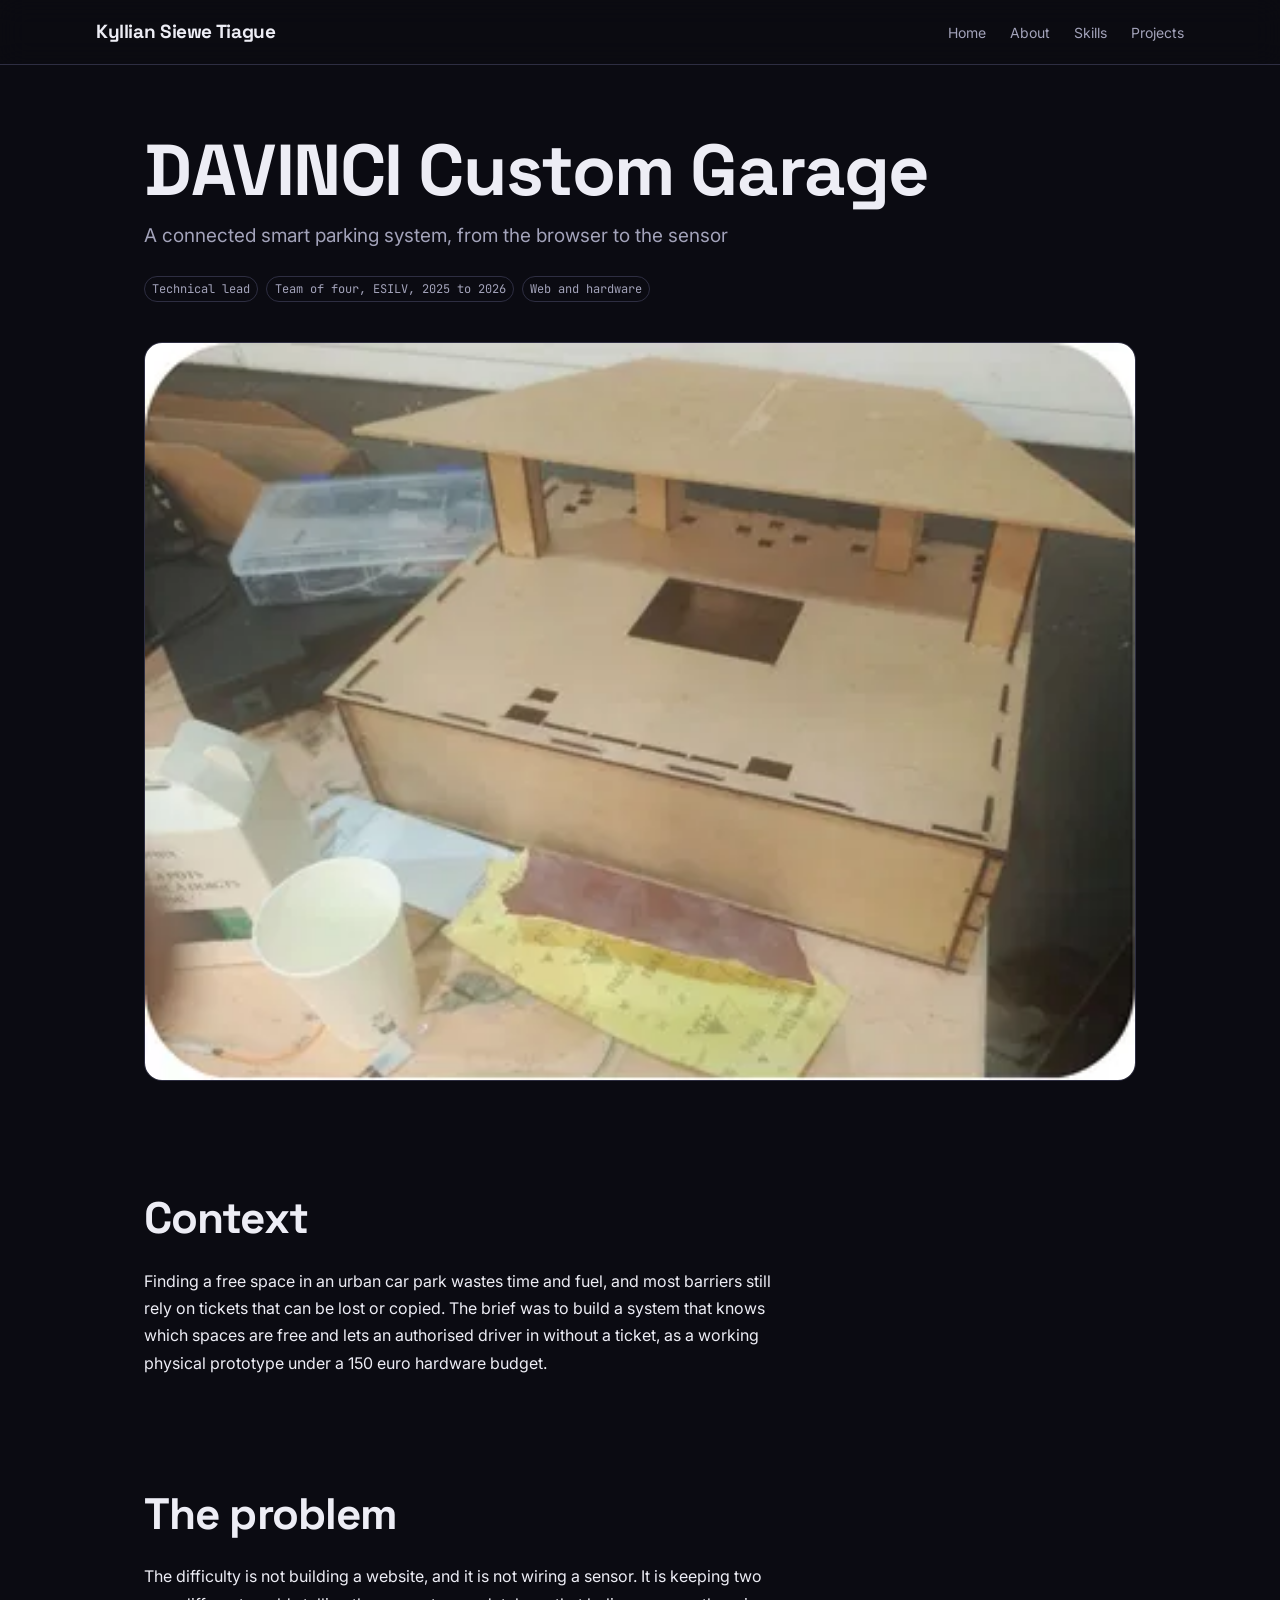
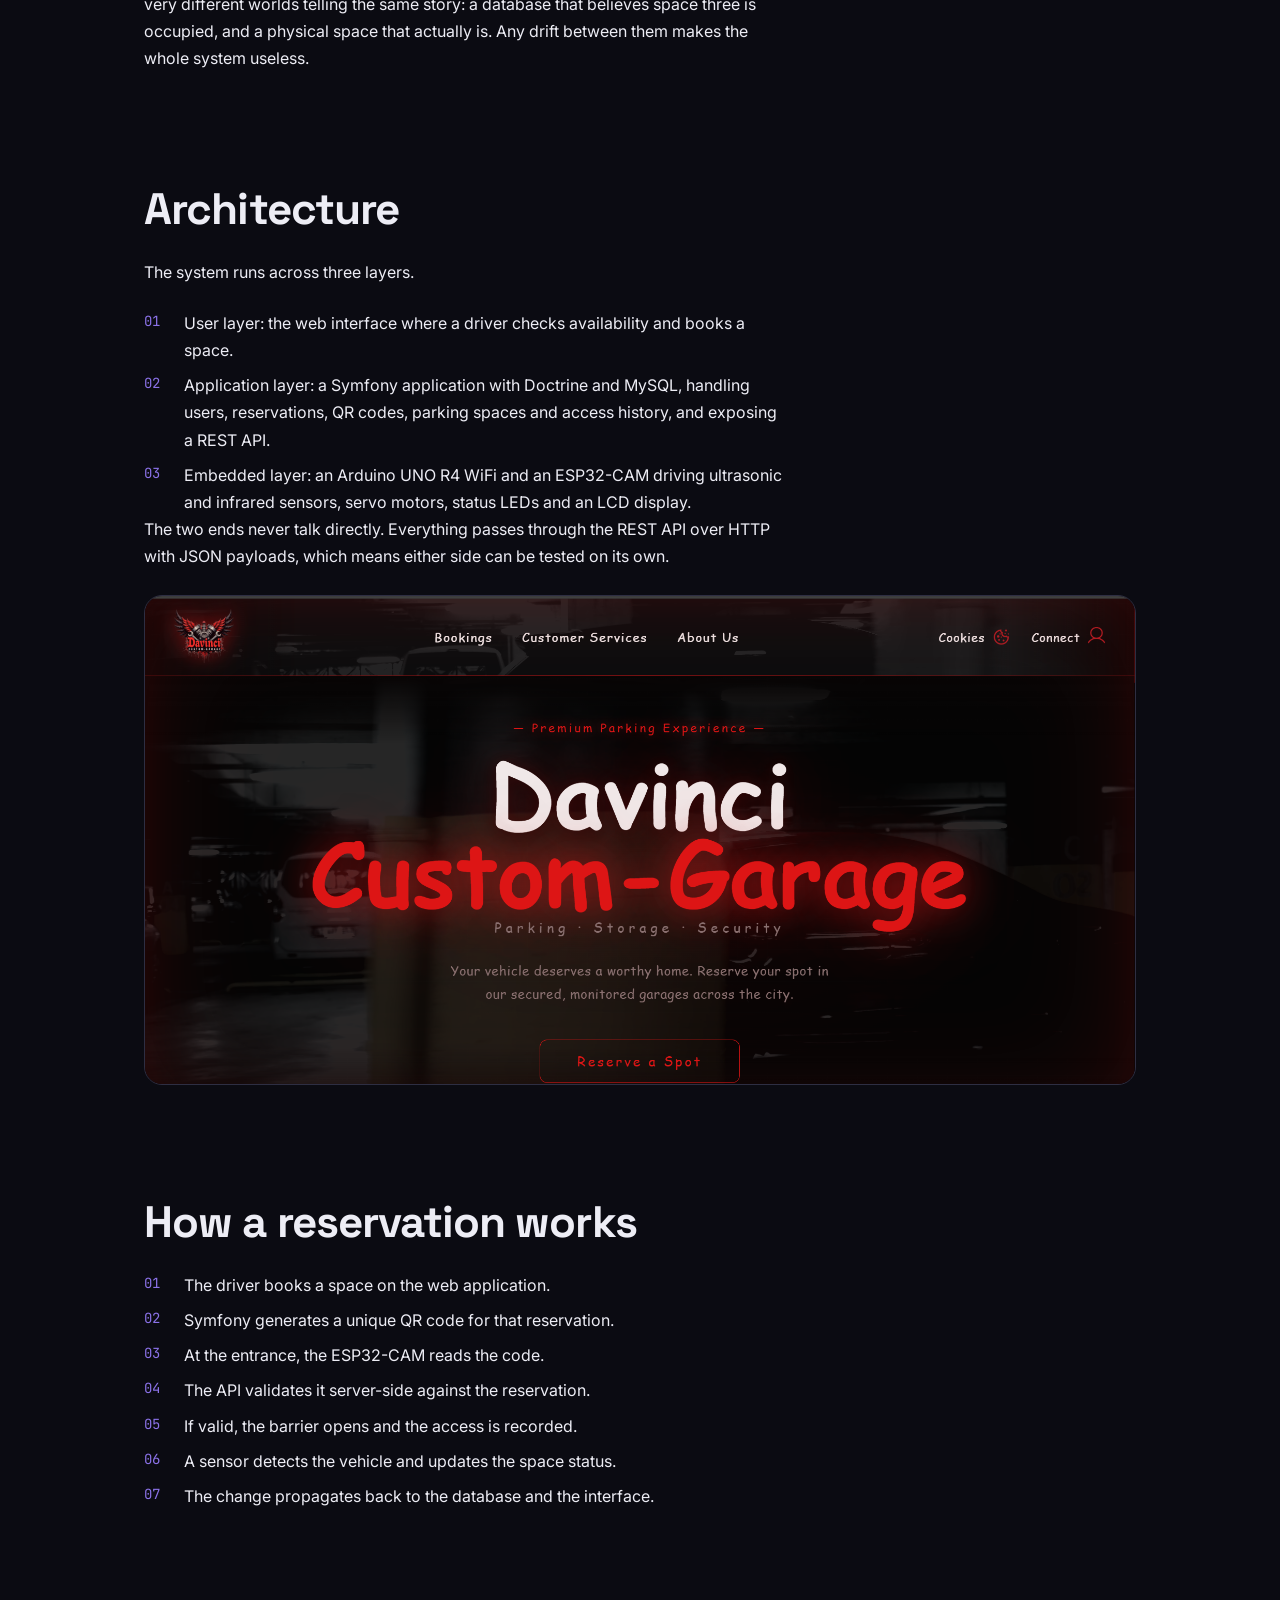
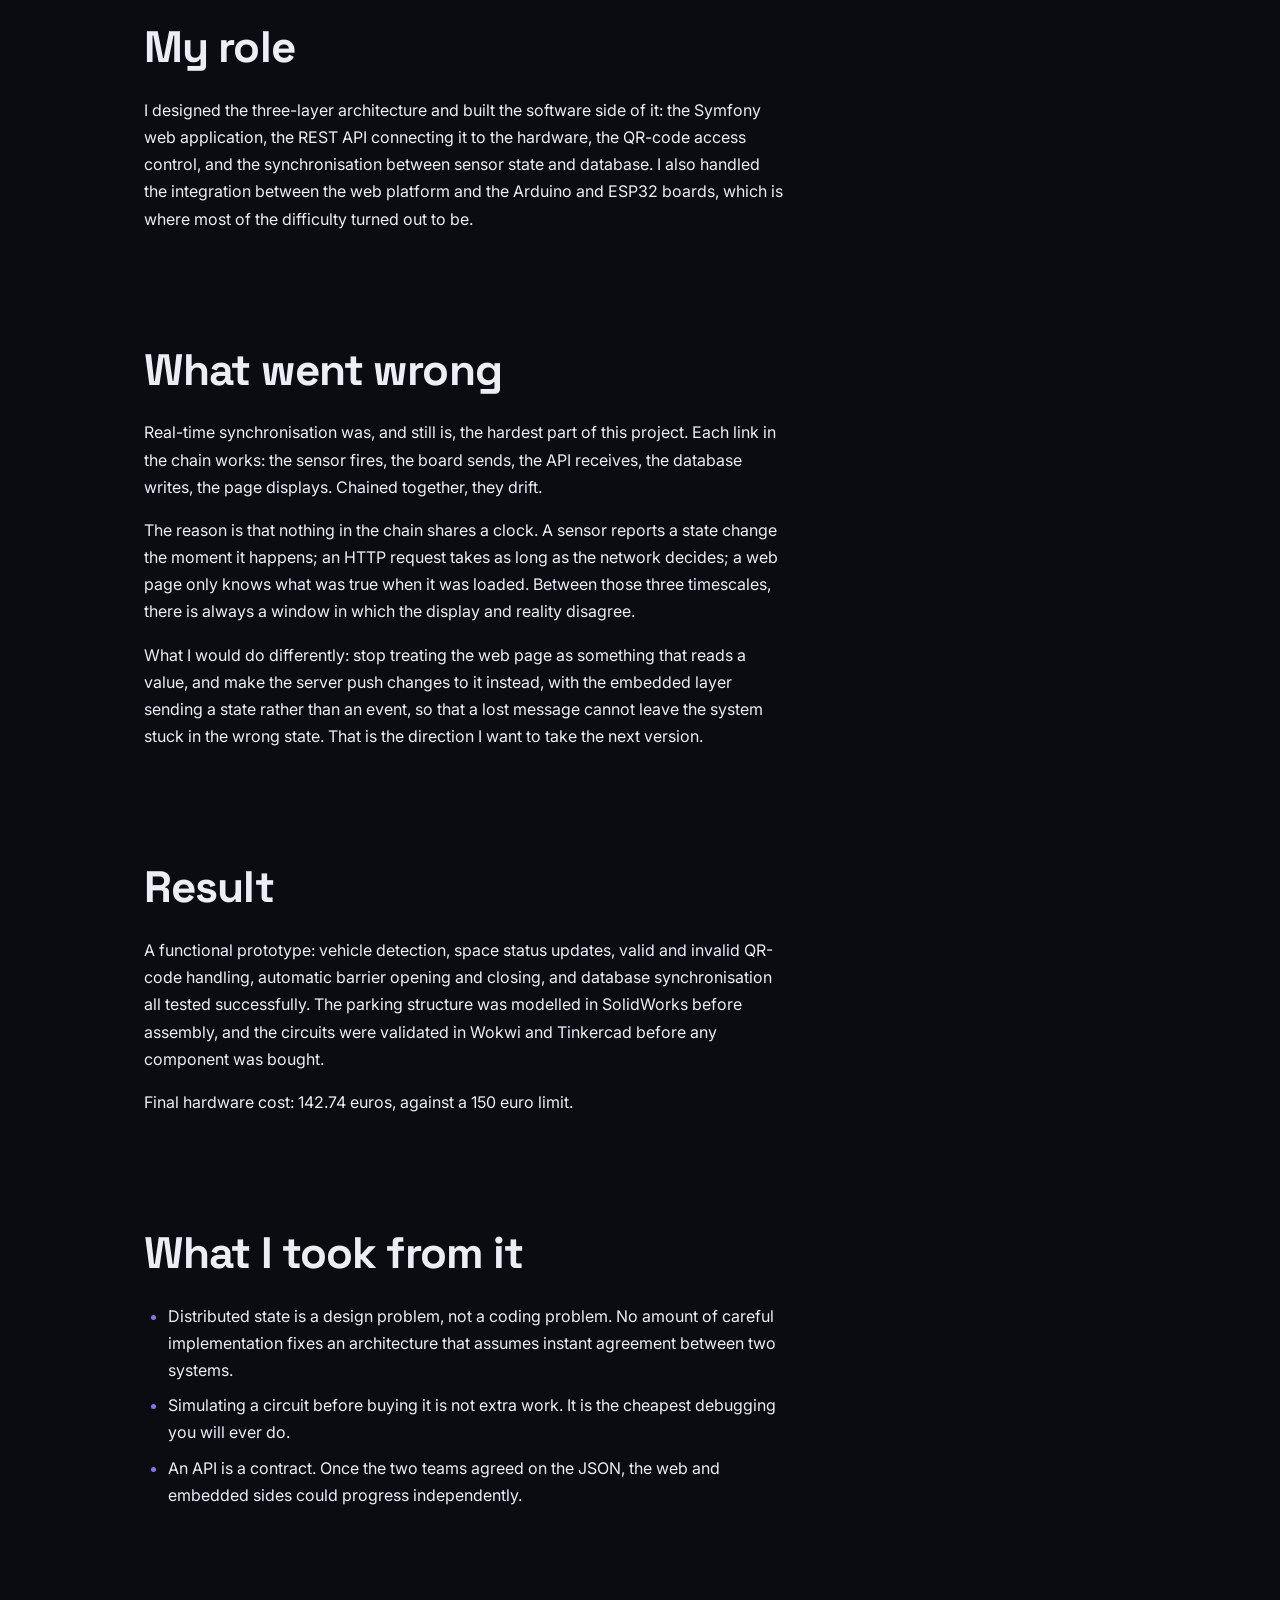
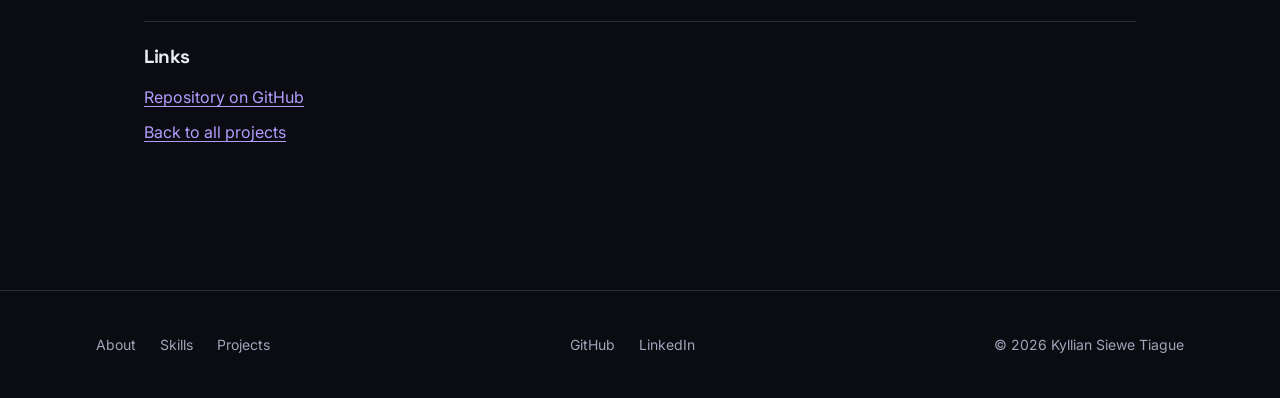
==== commit a02ea983: "change image - DCG" ====
--- a/projects/davinci-custom-garage.html
+++ b/projects/davinci-custom-garage.html
@@ -106,7 +106,7 @@
                     REST API over HTTP with JSON payloads, which means either side
                     can be tested on its own.
                 </p>
-                <img class="project__figure" src="../assets/images/projects/davinci-login-page.jpg"
+                <img class="project__figure" src="../assets/images/projects/davinci-home.png"
                     alt="The prototype wiring: ultrasonic sensors, jumper wires and the Arduino board on a cardboard base">
             </section>
 
